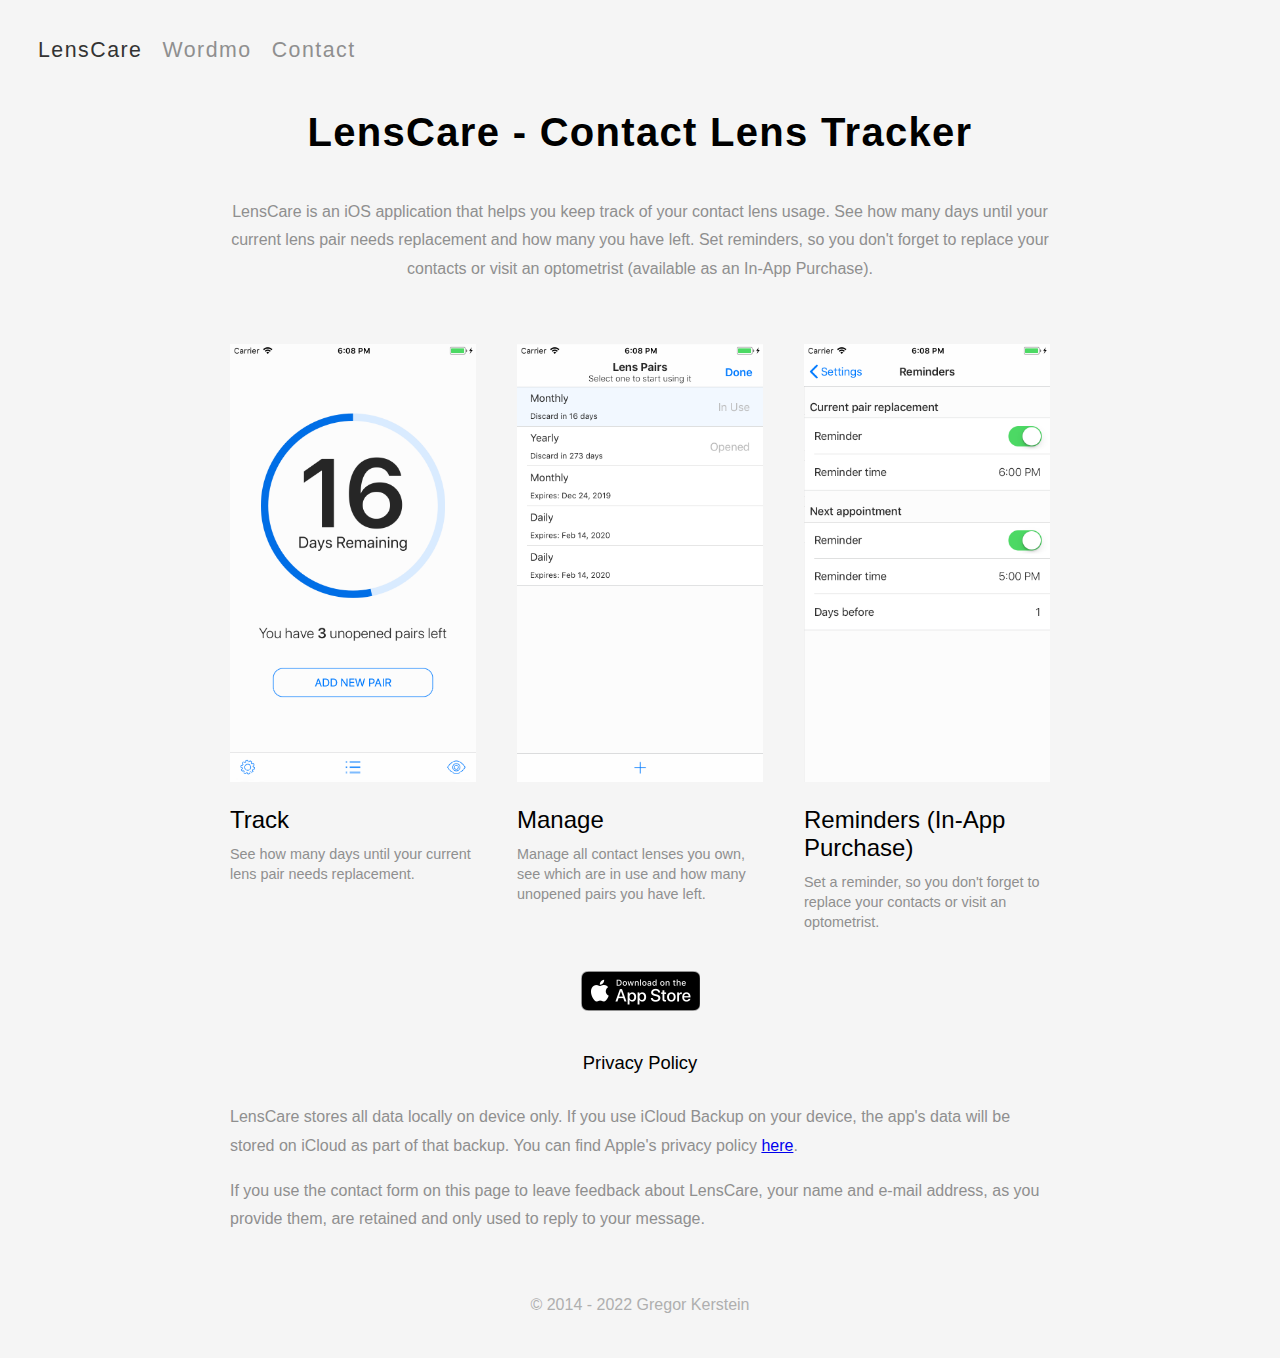
==== index.html @ 10a3f200 "Adjusted font sizes." ====
<html>
<head>
<style>
    h1 {
        text-align: center;
        font-size: 30pt;
        letter-spacing: 1.3;
    }
    h2 {
        font-size: 1.15em;
        font-weight: 500;
        margin-bottom: 22pt;
    }
    h3 {
        font-size: 18pt;
        font-weight: 500;
        margin-bottom: 0px;
    }
    body {
        font-family: Sans-Serif;
        background-color: #F5F5F5;
    }
    p {
        color: #8F8F8F;
    }
    #navigation {
        display: flex;
        padding-left: 30px;
        padding-top: 30px;
    }
    #navigation .navigation-item {
        margin-right: 20px;
        font-size: 16pt;
        font-weight: 500;
        letter-spacing: 1.5;
        color: #8F8F8F;
    }
    #navigation .selected {
        color: #333333;
    }
    #main-container {
        display: flex;
        flex-direction: column;
        max-width: 820px;
        margin: 0 auto;
        padding: 20px;
    }
    #description {
        text-align: center;
        margin-bottom: 60px;
        line-height: 1.8;
    }
    #gallery {
        display: flex;
        flex-direction: row;
        justify-content: space-between;
    }
    #gallery p {
        line-height: 1.4;
    }
    #download-badge-container {
        display: flex;
        justify-content: center;
        padding: 25px 0px;
    }
    #privacy-policy h2 {
        text-align: center;
    }
    #privacy-policy p {
        line-height: 1.8;
    }
    #copyright {
        margin-top: 30px;
        text-align: center;
    }
    #copyright p {
        color: #AFAFAF;
    }
    .gallery-item {
        width: 30%;
    }
    .gallery-item p {
        margin-top: 10px;
        font-size: 0.9em;
    }
    @media (max-aspect-ratio: 1/1) {
        #gallery {
            flex-direction: column;
        }
        .gallery-item {
            align-self: center;
            width: 90%;
        }
    }
</style>
</head>
<body>
<div id="navigation">
    <div class="navigation-item selected">LensCare</div>
    <div class="navigation-item">Wordmo</div>
    <div class="navigation-item">Contact</div>
</div>
<div id="main-container">
    <h1>LensCare - Contact Lens Tracker</h1>
    <p id="description">LensCare is an iOS application that helps you keep track of your contact lens usage. See how many days until your current lens pair needs replacement and how many you have left. Set reminders, so you don't forget to replace your contacts or visit an optometrist (available as an In-App Purchase).</p>
    <div id="gallery">
        <div class="gallery-item">
            <img src="images/lenscare/track.png" alt="Track" width="100%">
            <h3>Track</h3>
            <p>See how many days until your current lens pair needs replacement.</p>
        </div>
        <div class="gallery-item">
            <img src="images/lenscare/manage.png" alt="Manage" width="100%">
            <h3>Manage</h3>
            <p>Manage all contact lenses you own, see which are in use and how many unopened pairs you have left.</p>
        </div>
        <div class="gallery-item">
            <img src="images/lenscare/reminders.png" alt="Reminders" width="100%">
            <h3>Reminders (In-App Purchase)</h3>
            <p>Set a reminder, so you don't forget to replace your contacts or visit an optometrist.</p>
        </div>
    </div>
    <div id="download-badge-container">
        <a href="https://itunes.apple.com/si/app/lenscare-contact-lens-tracker-and-reminder/id1226567978?mt=8">
            <img src="images/download.png">
        </a>
    </div>
    <div id="privacy-policy">
        <h2>Privacy Policy</h2>
        <p>LensCare stores all data locally on device only. If you use iCloud Backup on your device, the app's data will be stored on iCloud as part of that backup. You can find Apple's privacy policy <a href="https://www.apple.com/legal/privacy/">here</a>.</p>
        <p>If you use the contact form on this page to leave feedback about LensCare, your name and e-mail address, as you provide them, are retained and only used to reply to your message.</p>
    </div>
    <div id="copyright">
        <p>&#169; 2014 - 2022 Gregor Kerstein</p>
    </div>
</div>    
</body>
</html>
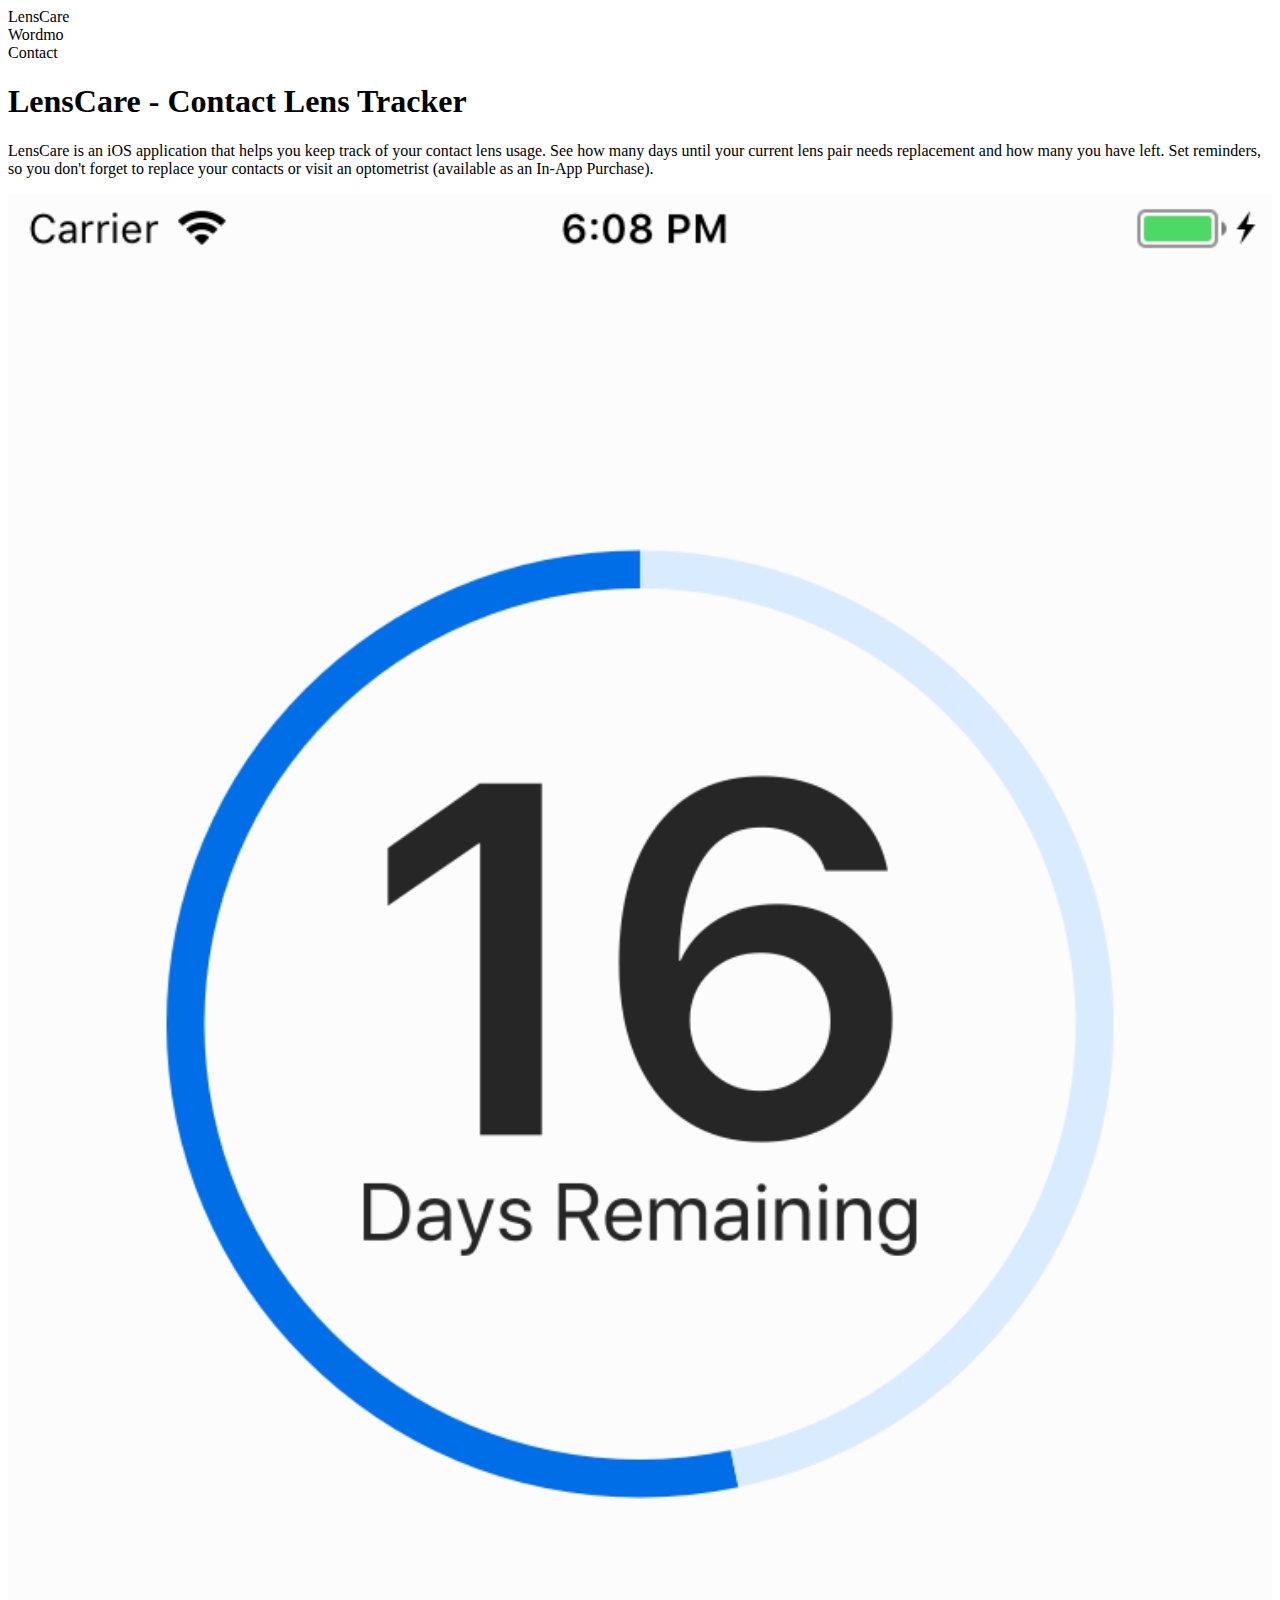
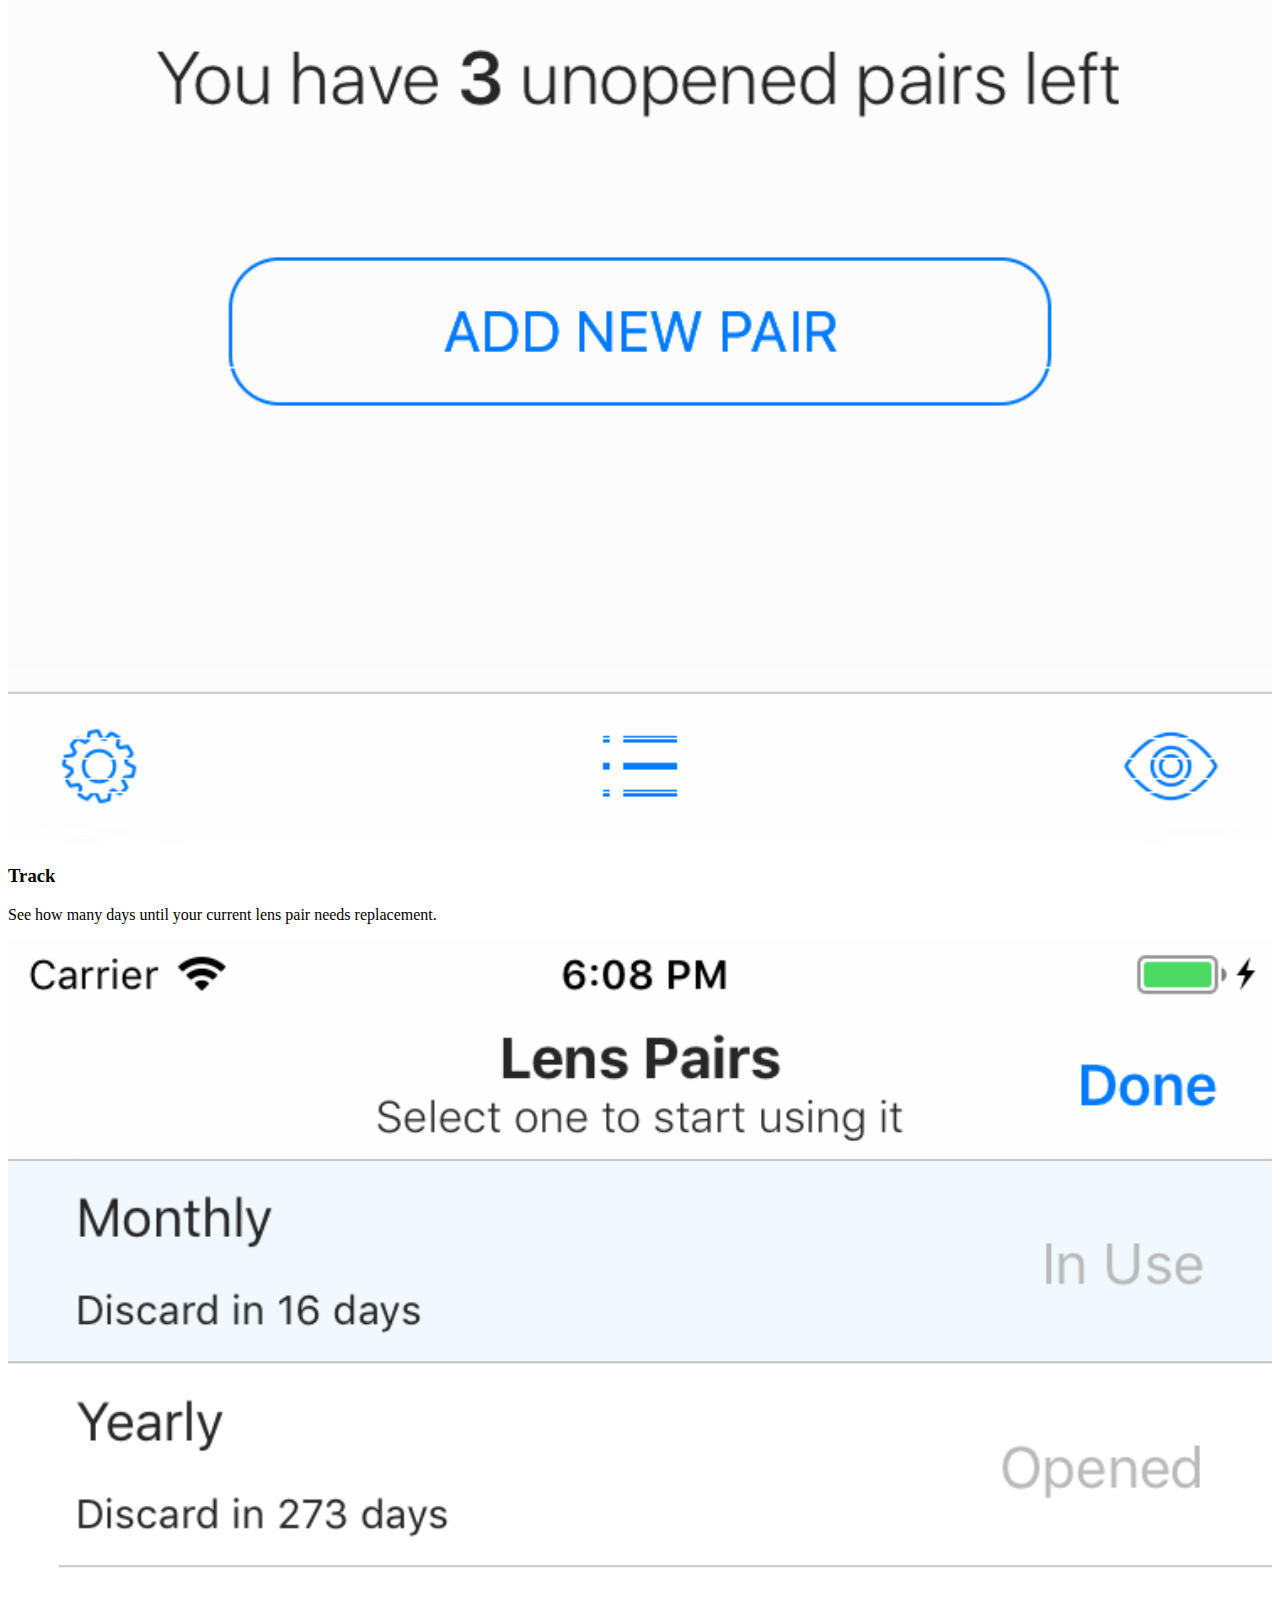
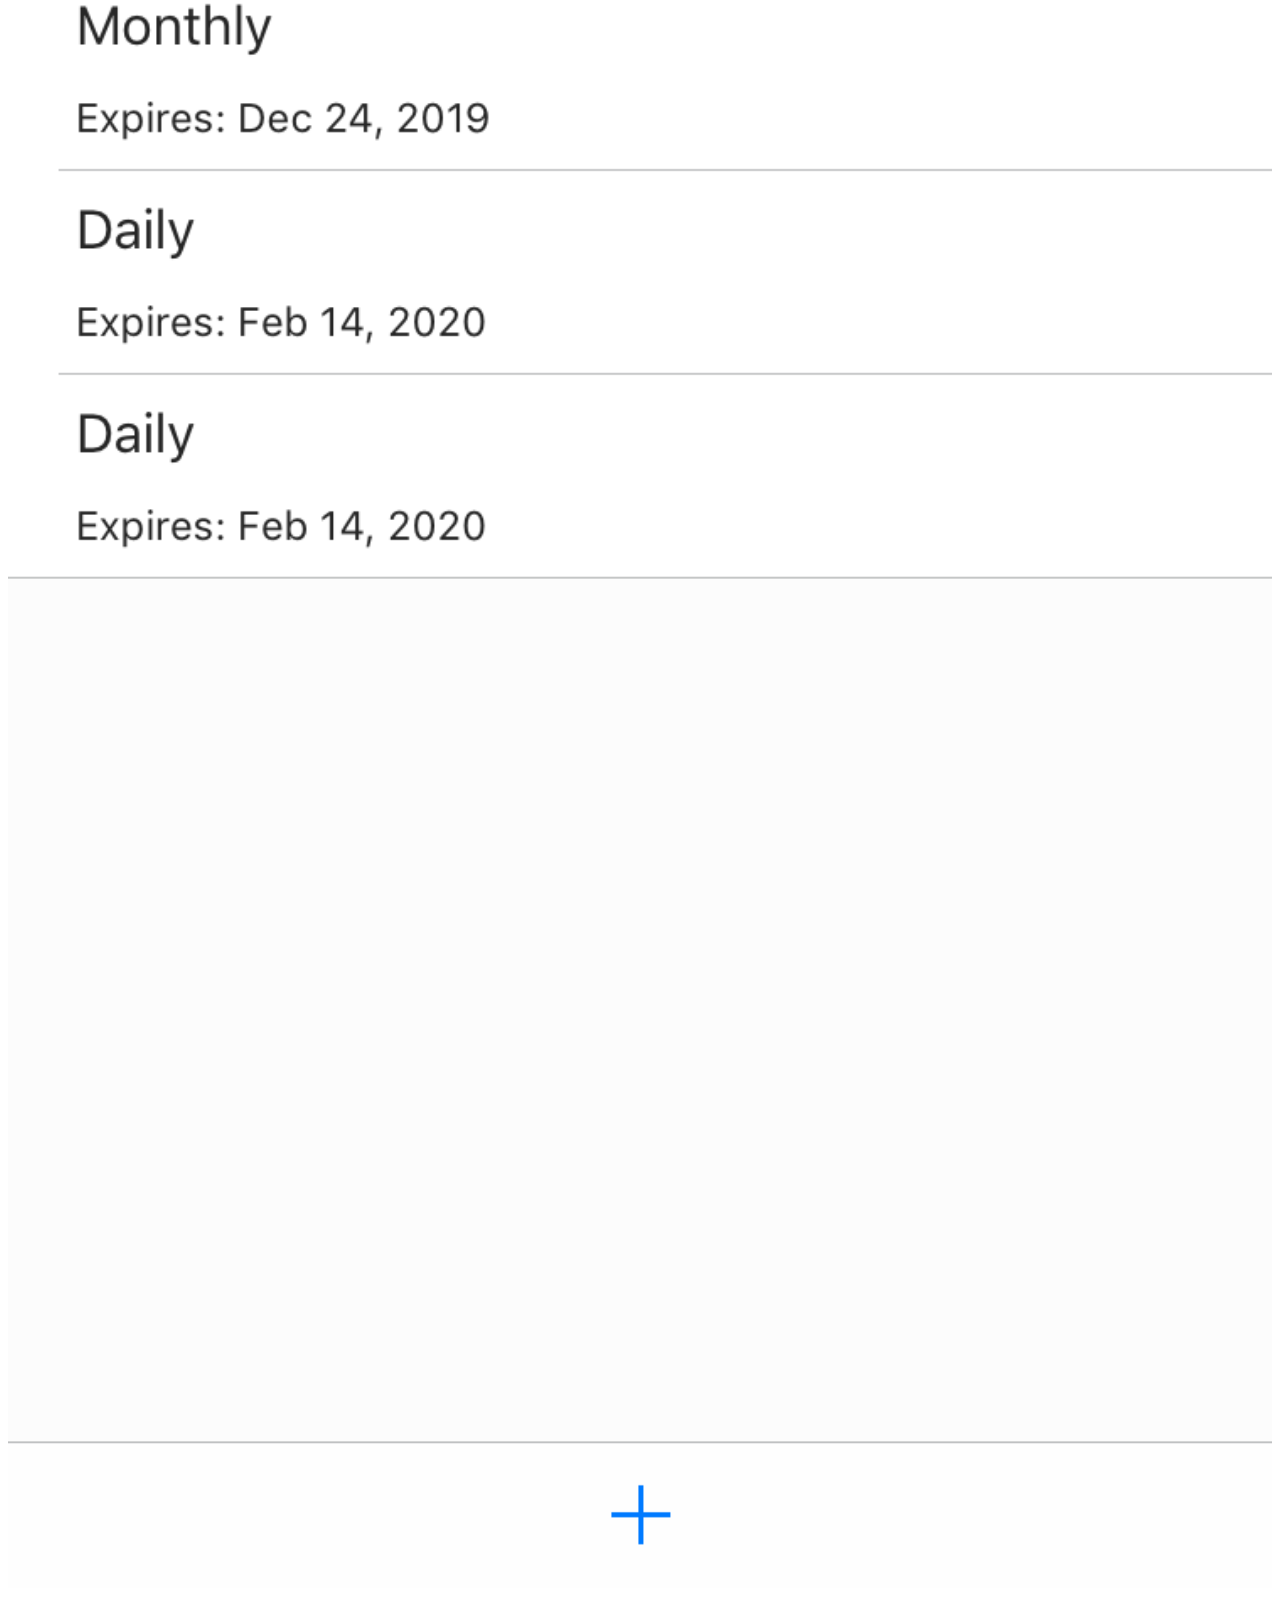
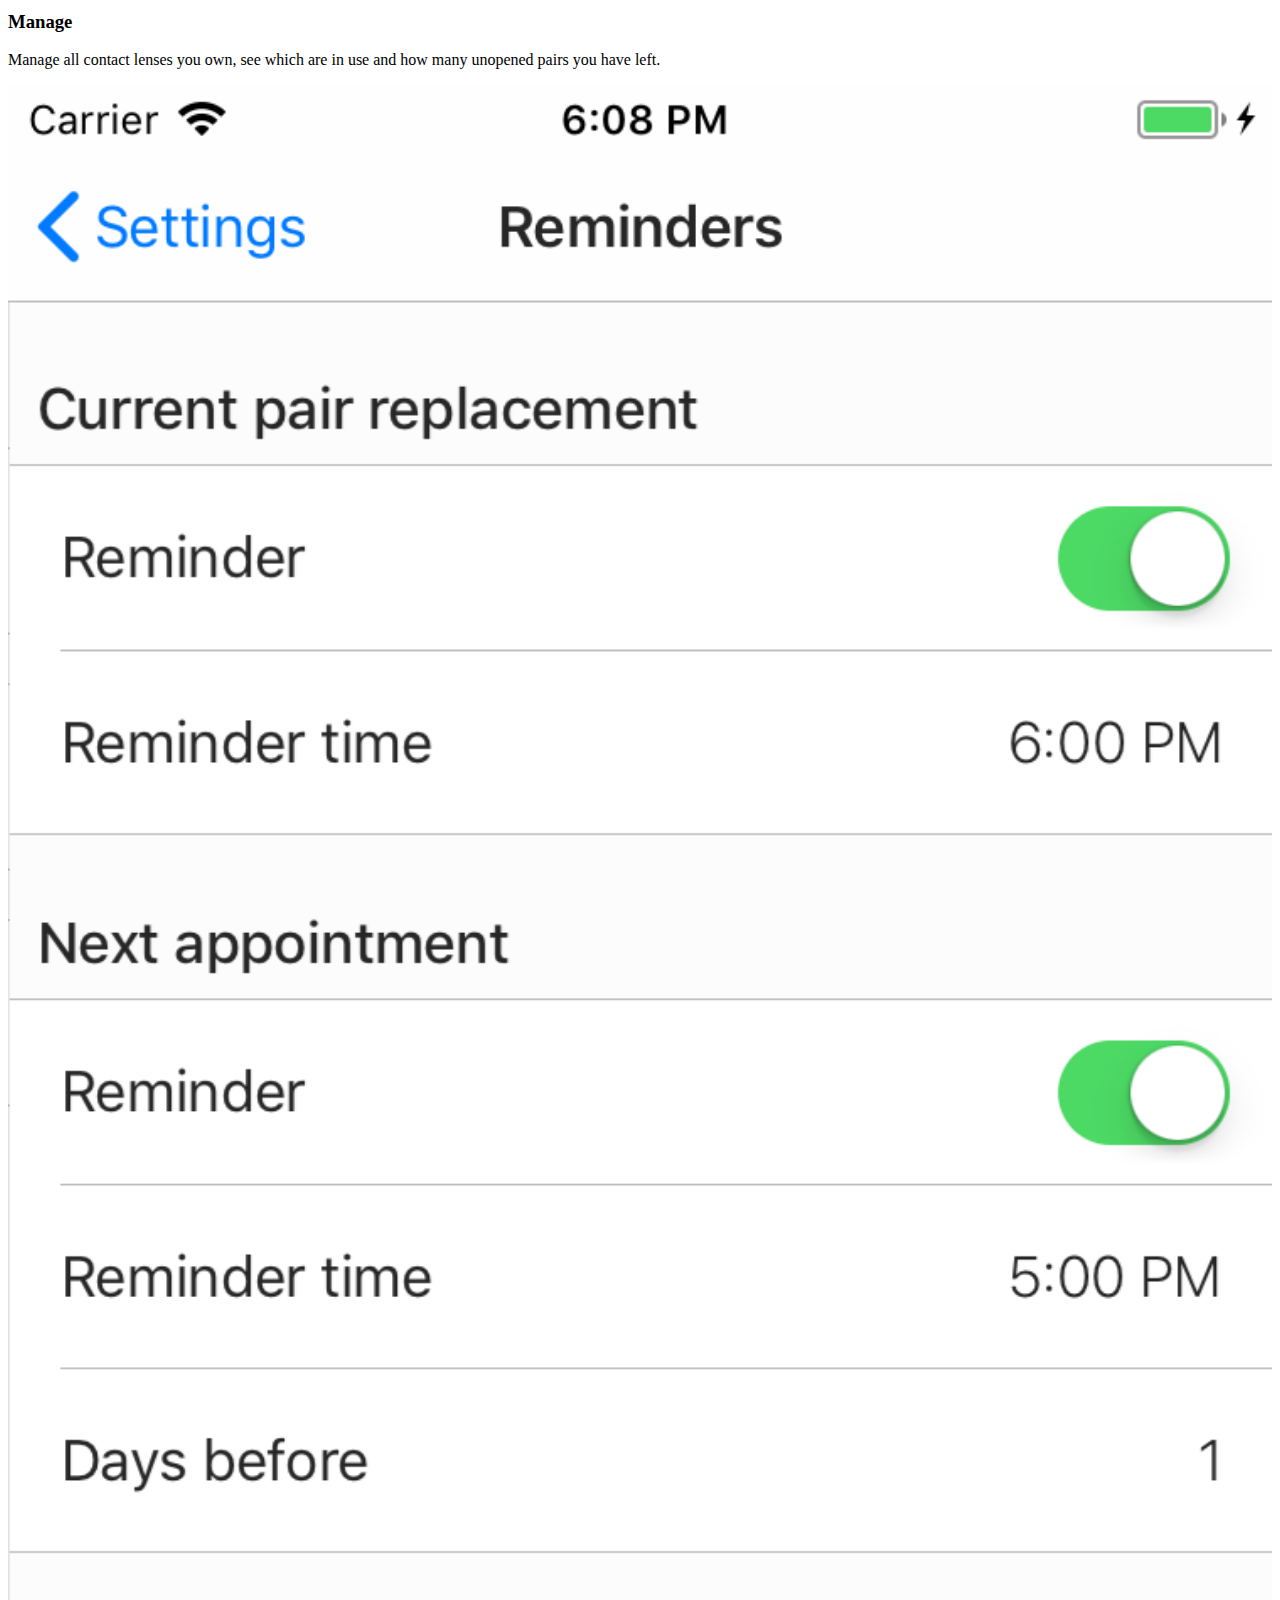
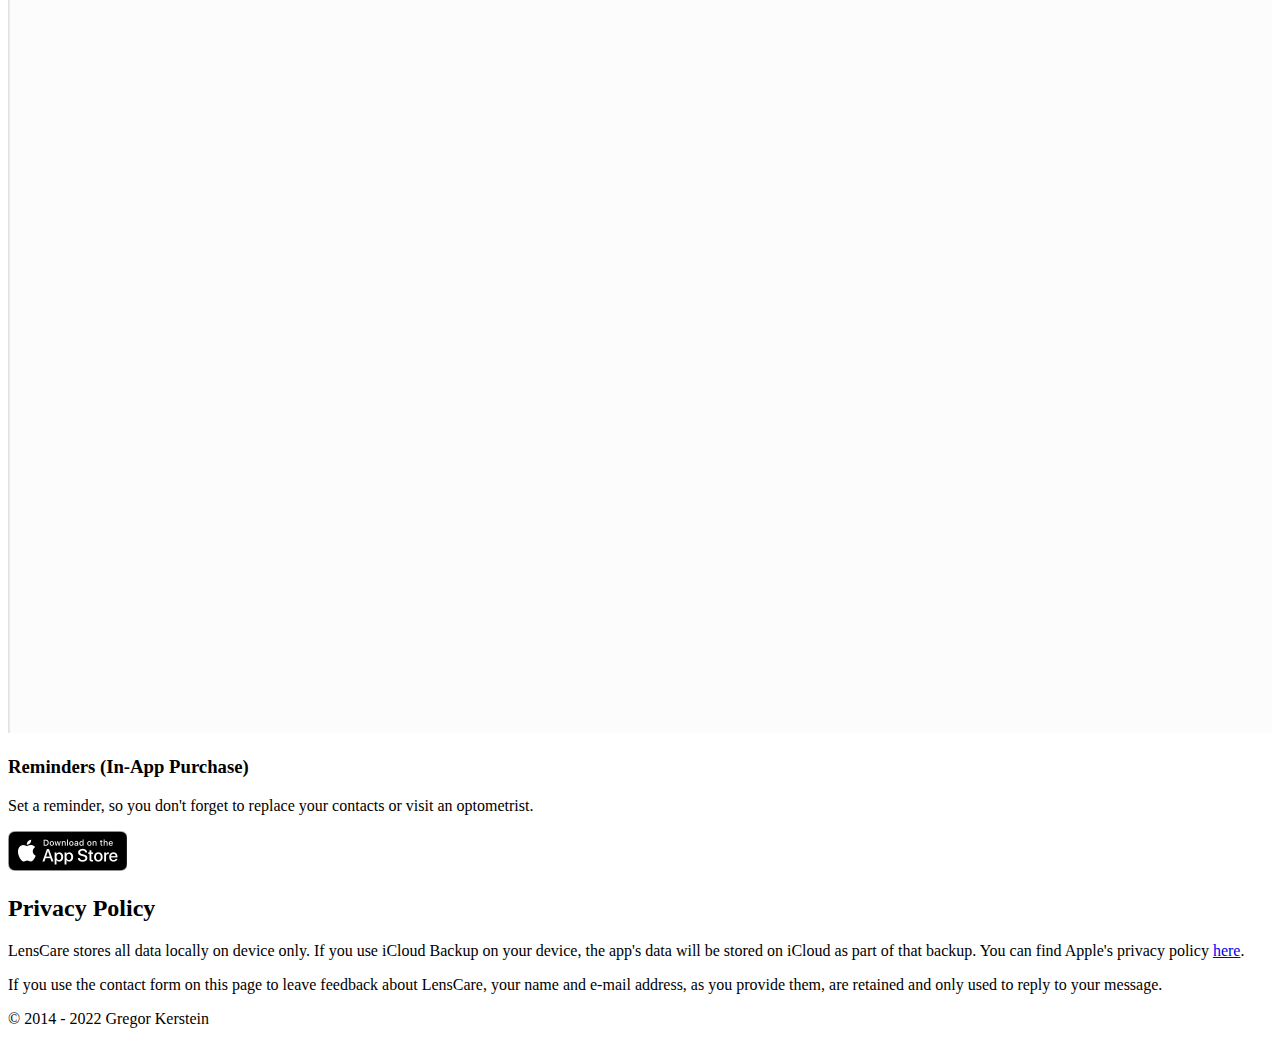
==== commit b33e0e57: "Move CSS to external file." ====
--- a/index.html
+++ b/index.html
@@ -1,98 +1,7 @@
+<!DOCTYPE html>
 <html>
 <head>
-<style>
-    h1 {
-        text-align: center;
-        font-size: 30pt;
-        letter-spacing: 1.3;
-    }
-    h2 {
-        font-size: 1.15em;
-        font-weight: 500;
-        margin-bottom: 22pt;
-    }
-    h3 {
-        font-size: 18pt;
-        font-weight: 500;
-        margin-bottom: 0px;
-    }
-    body {
-        font-family: Sans-Serif;
-        background-color: #F5F5F5;
-    }
-    p {
-        color: #8F8F8F;
-    }
-    #navigation {
-        display: flex;
-        padding-left: 30px;
-        padding-top: 30px;
-    }
-    #navigation .navigation-item {
-        margin-right: 20px;
-        font-size: 16pt;
-        font-weight: 500;
-        letter-spacing: 1.5;
-        color: #8F8F8F;
-    }
-    #navigation .selected {
-        color: #333333;
-    }
-    #main-container {
-        display: flex;
-        flex-direction: column;
-        max-width: 820px;
-        margin: 0 auto;
-        padding: 20px;
-    }
-    #description {
-        text-align: center;
-        margin-bottom: 60px;
-        line-height: 1.8;
-    }
-    #gallery {
-        display: flex;
-        flex-direction: row;
-        justify-content: space-between;
-    }
-    #gallery p {
-        line-height: 1.4;
-    }
-    #download-badge-container {
-        display: flex;
-        justify-content: center;
-        padding: 25px 0px;
-    }
-    #privacy-policy h2 {
-        text-align: center;
-    }
-    #privacy-policy p {
-        line-height: 1.8;
-    }
-    #copyright {
-        margin-top: 30px;
-        text-align: center;
-    }
-    #copyright p {
-        color: #AFAFAF;
-    }
-    .gallery-item {
-        width: 30%;
-    }
-    .gallery-item p {
-        margin-top: 10px;
-        font-size: 0.9em;
-    }
-    @media (max-aspect-ratio: 1/1) {
-        #gallery {
-            flex-direction: column;
-        }
-        .gallery-item {
-            align-self: center;
-            width: 90%;
-        }
-    }
-</style>
+<link rel="stylesheet" type="text/css" href="style.css" media=”screen” />
 </head>
 <body>
 <div id="navigation">
--- a/style.css
+++ b/style.css
@@ -0,0 +1,96 @@
+h1 {
+    text-align: center;
+    font-size: 34px;
+    letter-spacing: 1.3;
+}
+h2 {
+    font-size: 20px;
+    font-weight: 500;
+    margin-bottom: 22px;
+}
+h3 {
+    font-size: 18px;
+    font-weight: 500;
+    margin-bottom: 0px;
+}
+body {
+    font-family: Sans-Serif;
+    background-color: #F5F5F5;
+}
+p {
+    color: #8F8F8F;
+}
+#navigation {
+    display: flex;
+    padding-left: 30px;
+    padding-top: 30px;
+}
+#navigation .navigation-item {
+    margin-right: 20px;
+    font-size: 20px;
+    font-weight: 500;
+    letter-spacing: 1.5;
+    color: #8F8F8F;
+}
+#navigation .selected {
+    color: #333333;
+}
+#main-container {
+    display: flex;
+    flex-direction: column;
+    max-width: 820px;
+    margin: 0 auto;
+    padding: 20px;
+}
+#description {
+    text-align: center;
+    margin-bottom: 60px;
+    line-height: 1.8;
+}
+#gallery {
+    display: flex;
+    flex-direction: row;
+    justify-content: space-between;
+}
+#gallery p {
+    line-height: 1.4;
+}
+#download-badge-container {
+    display: flex;
+    justify-content: center;
+    padding: 25px 0px;
+}
+#privacy-policy h2 {
+    text-align: center;
+}
+#privacy-policy p {
+    line-height: 1.8;
+}
+#copyright {
+    margin-top: 30px;
+    text-align: center;
+}
+#copyright p {
+    color: #AFAFAF;
+}
+.gallery-item {
+    width: 30%;
+}
+.gallery-item p {
+    margin-top: 10px;
+    font-size: 0.9em;
+}
+@media only screen and (hover: none) and (pointer: coarse) {
+    #gallery {
+        flex-direction: column;
+    }
+    .gallery-item {
+        align-self: center;
+        width: 90%;
+    }
+    #navigation {
+        justify-content: center;
+        margin-top: 20px;
+        margin-bottom: 30px;
+    }
+}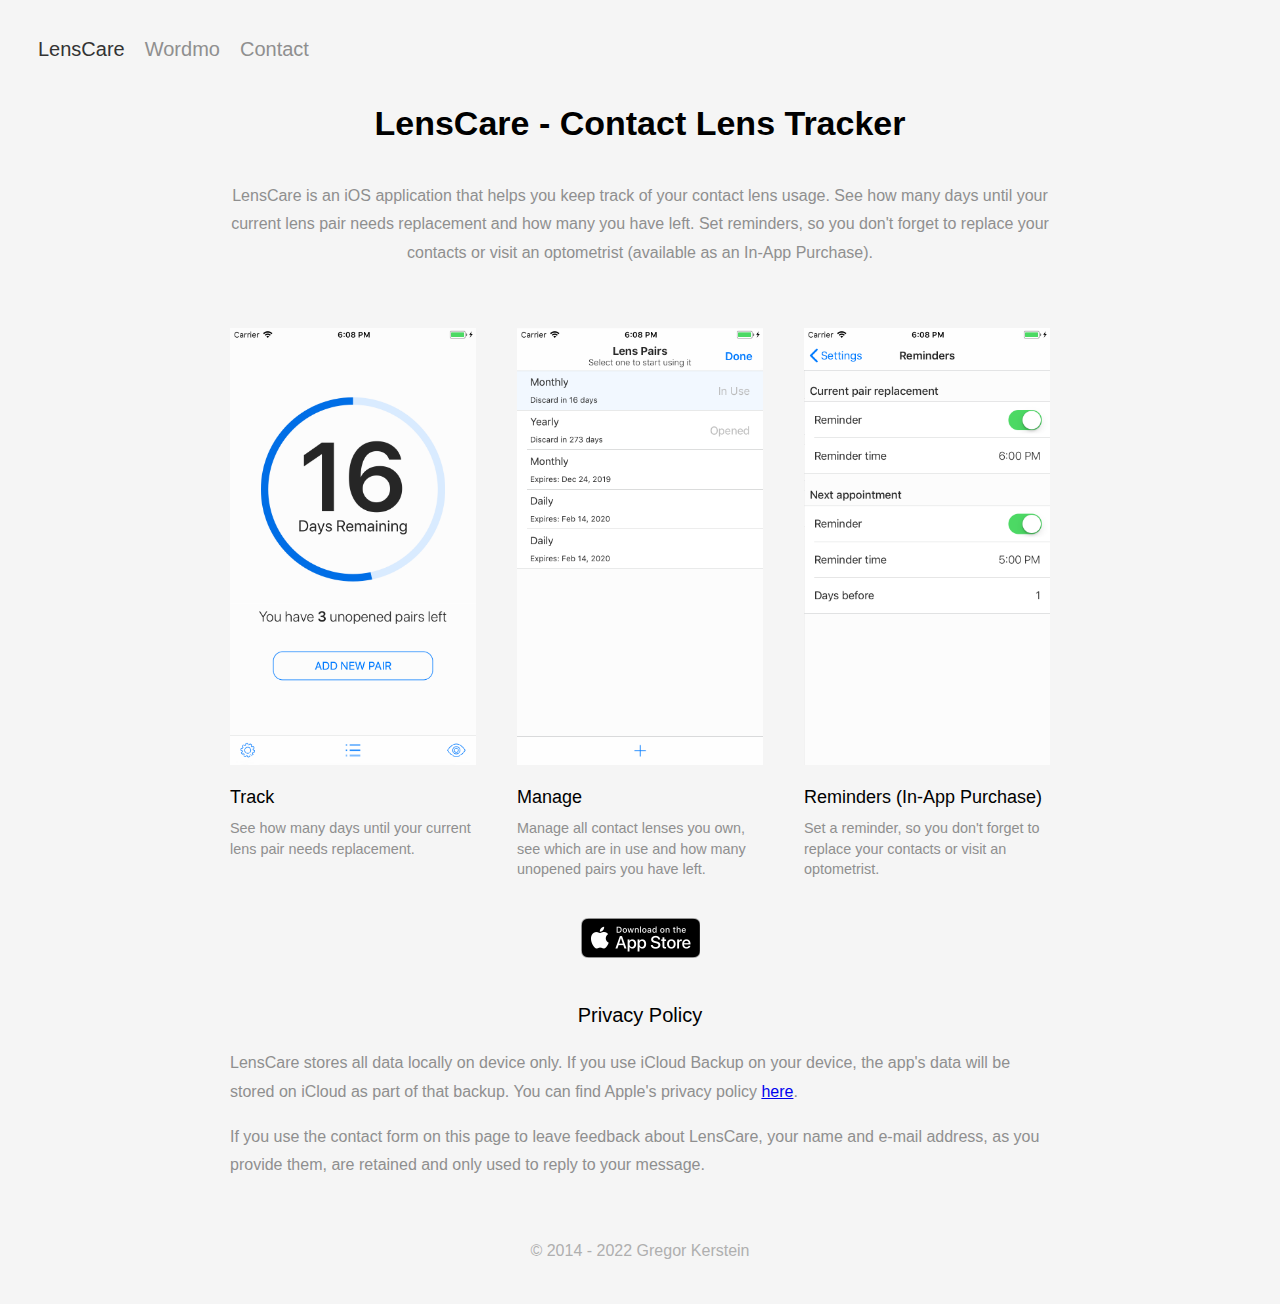
==== commit e169d58b: "Fix CSS link." ====
--- a/index.html
+++ b/index.html
@@ -1,7 +1,8 @@
 <!DOCTYPE html>
 <html>
 <head>
-<link rel="stylesheet" type="text/css" href="style.css" media=”screen” />
+<link rel="stylesheet" type="text/css" href="style.css" media="screen" />
+<meta name="viewport" content="width=device-width, initial-scale=1" />
 </head>
 <body>
 <div id="navigation">
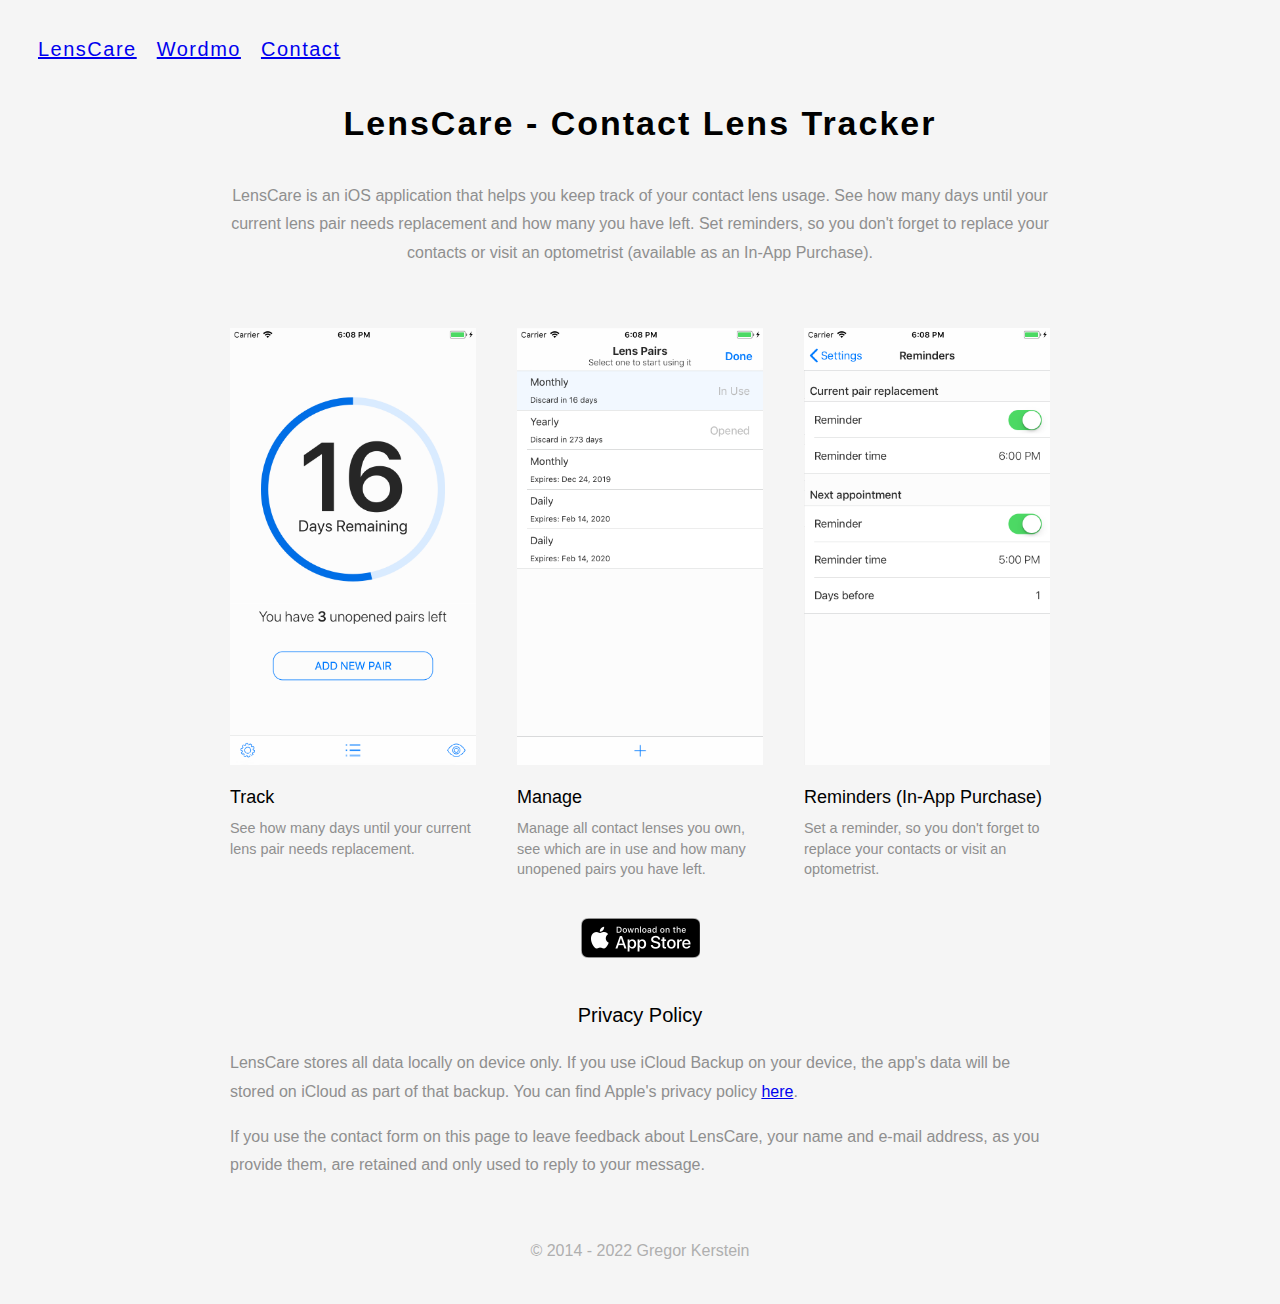
==== commit e11a79b6: "Add page for Wordmo." ====
--- a/index.html
+++ b/index.html
@@ -6,9 +6,15 @@
 </head>
 <body>
 <div id="navigation">
-    <div class="navigation-item selected">LensCare</div>
-    <div class="navigation-item">Wordmo</div>
-    <div class="navigation-item">Contact</div>
+    <div class="navigation-item selected">
+        <a href="index.html">LensCare</a>
+    </div>
+    <div class="navigation-item">
+        <a href="wordmo.html">Wordmo</a>
+    </div>
+    <div class="navigation-item">
+        <a href="contact.html">Contact</a>
+    </div>
 </div>
 <div id="main-container">
     <h1>LensCare - Contact Lens Tracker</h1>
--- a/style.css
+++ b/style.css
@@ -1,7 +1,7 @@
 h1 {
     text-align: center;
     font-size: 34px;
-    letter-spacing: 1.3;
+    letter-spacing: 2px;
 }
 h2 {
     font-size: 20px;
@@ -29,7 +29,7 @@
     margin-right: 20px;
     font-size: 20px;
     font-weight: 500;
-    letter-spacing: 1.5;
+    letter-spacing: 1.5px;
     color: #8F8F8F;
 }
 #navigation .selected {
@@ -81,6 +81,9 @@
     font-size: 0.9em;
 }
 @media only screen and (hover: none) and (pointer: coarse) {
+    h1 {
+        letter-spacing: 0;
+    }
     #gallery {
         flex-direction: column;
     }
@@ -93,4 +96,7 @@
         margin-top: 20px;
         margin-bottom: 30px;
     }
+    #navigation .navigation-item {
+        letter-spacing: 1px;
+    }
 }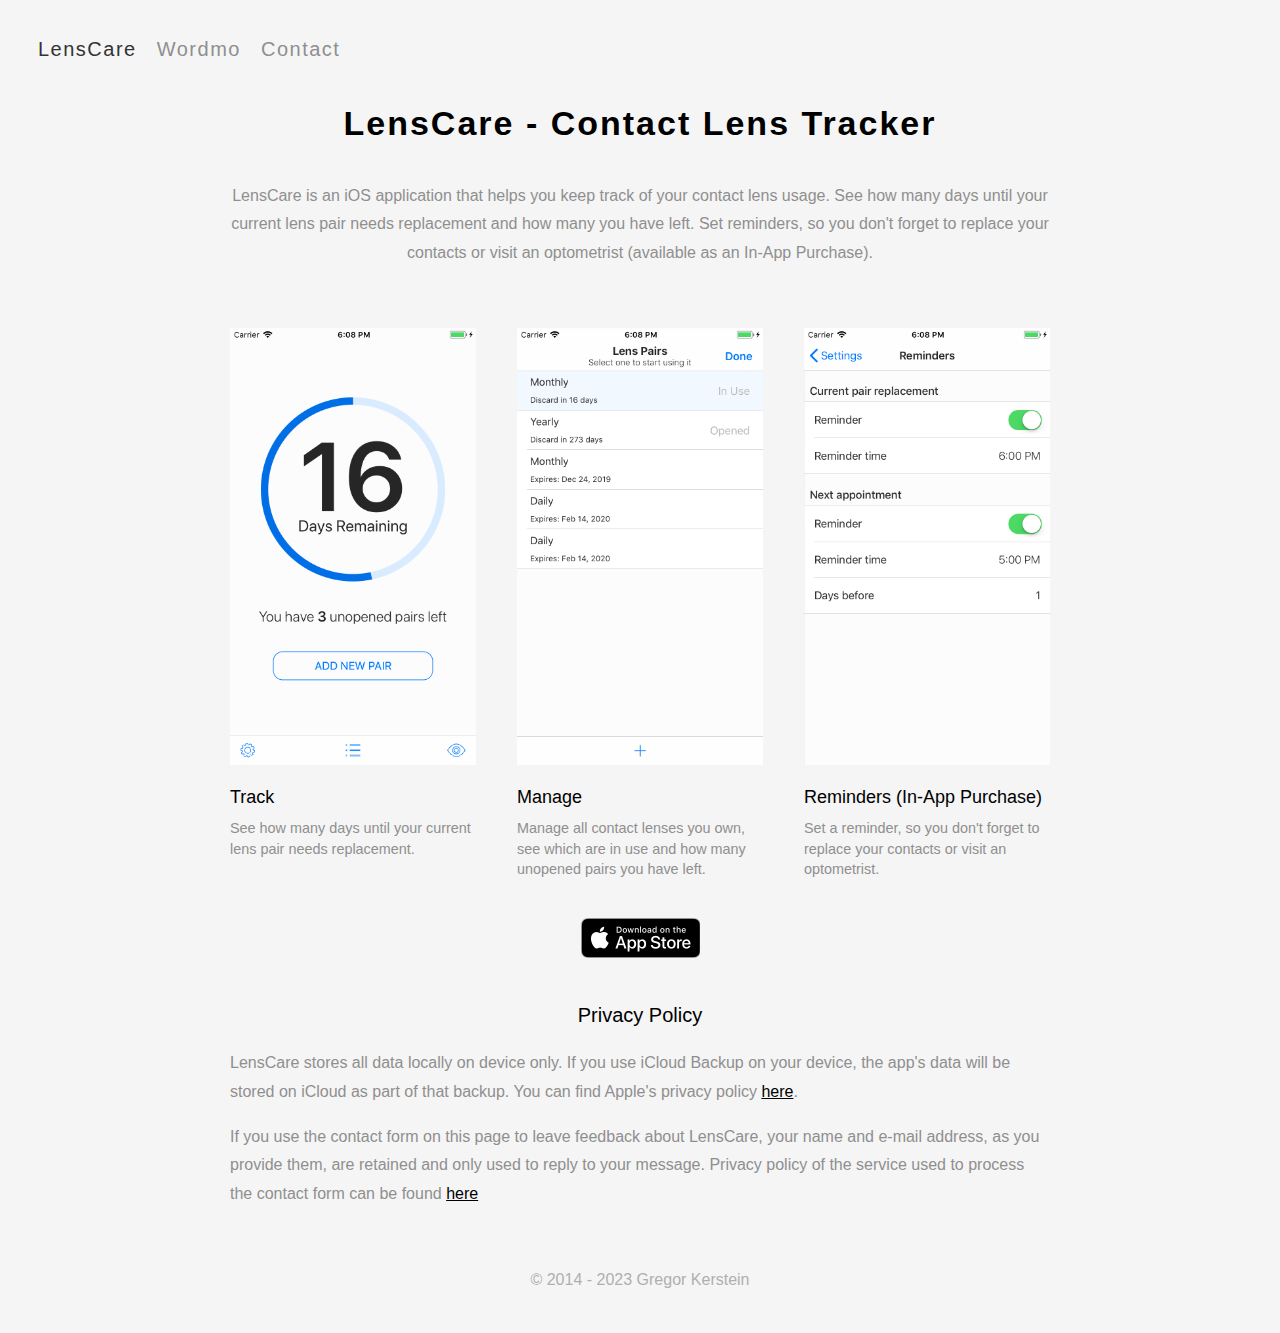
==== commit 7fabb619: "Add contact page." ====
--- a/index.html
+++ b/index.html
@@ -44,10 +44,10 @@
     <div id="privacy-policy">
         <h2>Privacy Policy</h2>
         <p>LensCare stores all data locally on device only. If you use iCloud Backup on your device, the app's data will be stored on iCloud as part of that backup. You can find Apple's privacy policy <a href="https://www.apple.com/legal/privacy/">here</a>.</p>
-        <p>If you use the contact form on this page to leave feedback about LensCare, your name and e-mail address, as you provide them, are retained and only used to reply to your message.</p>
+        <p>If you use the contact form on this page to leave feedback about LensCare, your name and e-mail address, as you provide them, are retained and only used to reply to your message. Privacy policy of the service used to process the contact form can be found <a href="https://www.staticforms.xyz/privacy">here</a></p>
     </div>
     <div id="copyright">
-        <p>&#169; 2014 - 2022 Gregor Kerstein</p>
+        <p>&#169; 2014 - 2023 Gregor Kerstein</p>
     </div>
 </div>    
 </body>
--- a/style.css
+++ b/style.css
@@ -20,6 +20,12 @@
 p {
     color: #8F8F8F;
 }
+a {
+    color: #000000;
+}
+a:hover {
+    text-decoration: none;
+}
 #navigation {
     display: flex;
     padding-left: 30px;
@@ -32,8 +38,13 @@
     letter-spacing: 1.5px;
     color: #8F8F8F;
 }
-#navigation .selected {
+#navigation a {
+    color: #8F8F8F;
+    text-decoration: none;
+}
+#navigation .selected a {
     color: #333333;
+    text-decoration: none;
 }
 #main-container {
     display: flex;
@@ -83,6 +94,7 @@
 @media only screen and (hover: none) and (pointer: coarse) {
     h1 {
         letter-spacing: 0;
+        margin-top: 0;
     }
     #gallery {
         flex-direction: column;
@@ -94,9 +106,13 @@
     #navigation {
         justify-content: center;
         margin-top: 20px;
-        margin-bottom: 30px;
+        border-bottom: solid 1px #dddddd;
+        padding-bottom: 20px;
     }
     #navigation .navigation-item {
         letter-spacing: 1px;
     }
+    #navigation a {
+        font-weight: 600;
+    }
 }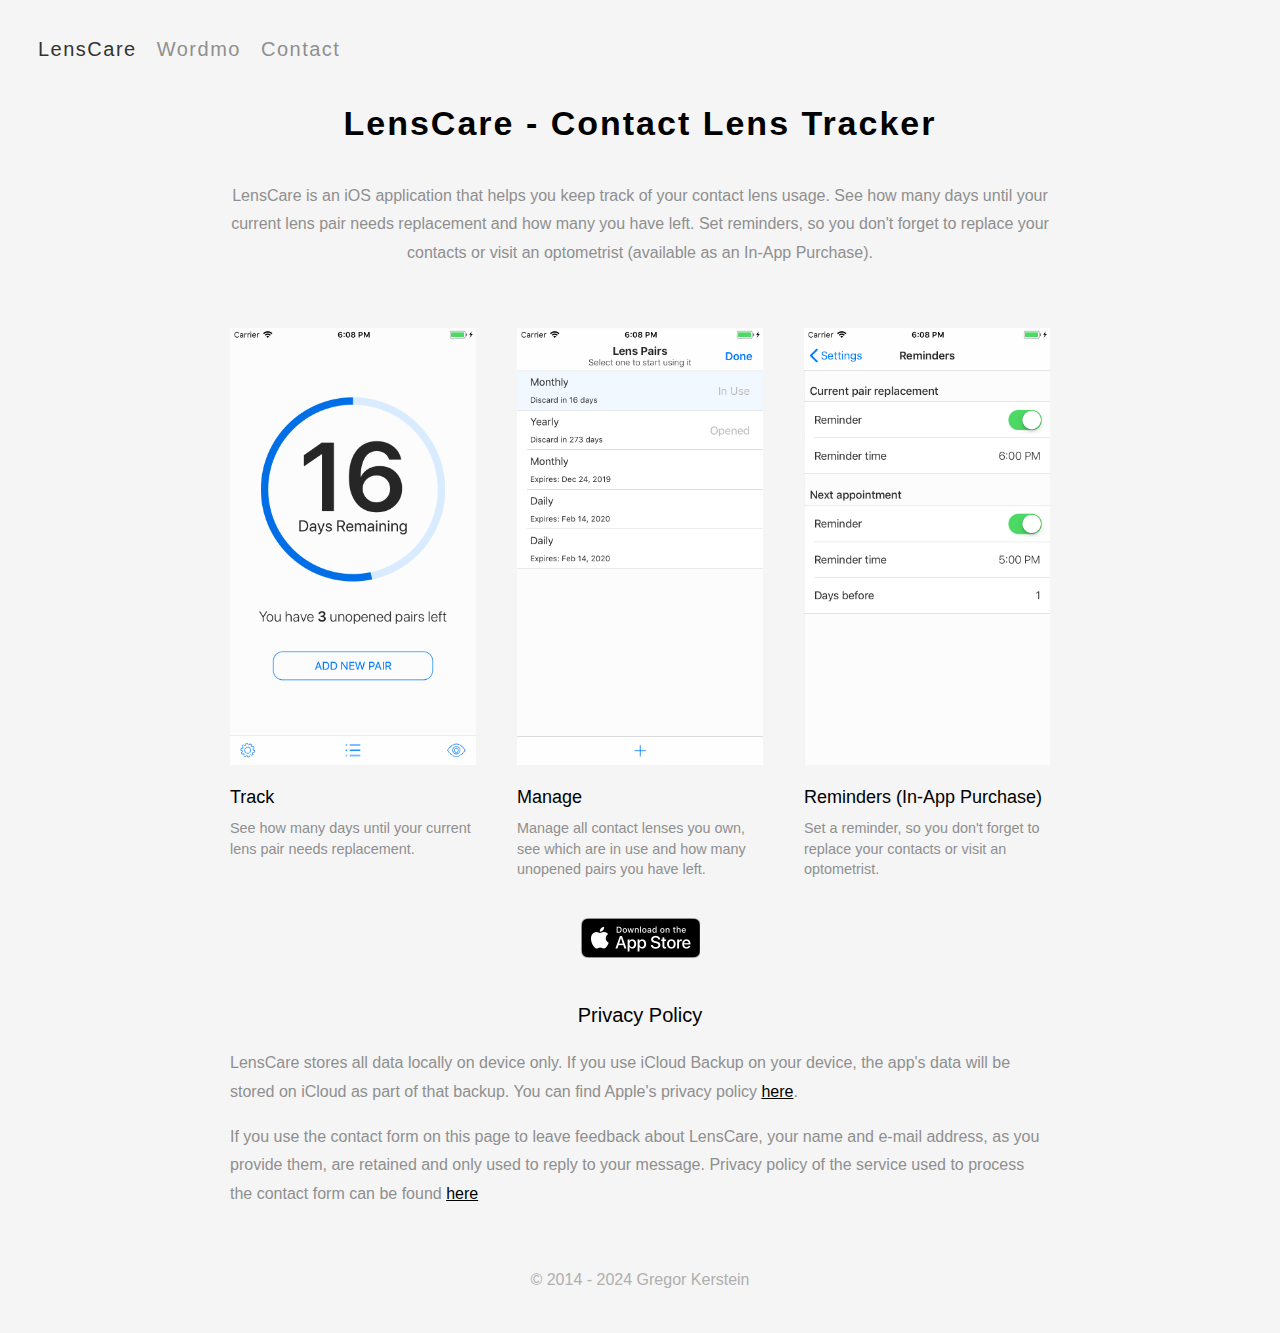
==== commit db24e7c8: "Update copyright years." ====
--- a/index.html
+++ b/index.html
@@ -47,7 +47,7 @@
         <p>If you use the contact form on this page to leave feedback about LensCare, your name and e-mail address, as you provide them, are retained and only used to reply to your message. Privacy policy of the service used to process the contact form can be found <a href="https://www.staticforms.xyz/privacy">here</a></p>
     </div>
     <div id="copyright">
-        <p>&#169; 2014 - 2023 Gregor Kerstein</p>
+        <p>&#169; 2014 - 2024 Gregor Kerstein</p>
     </div>
 </div>    
 </body>
